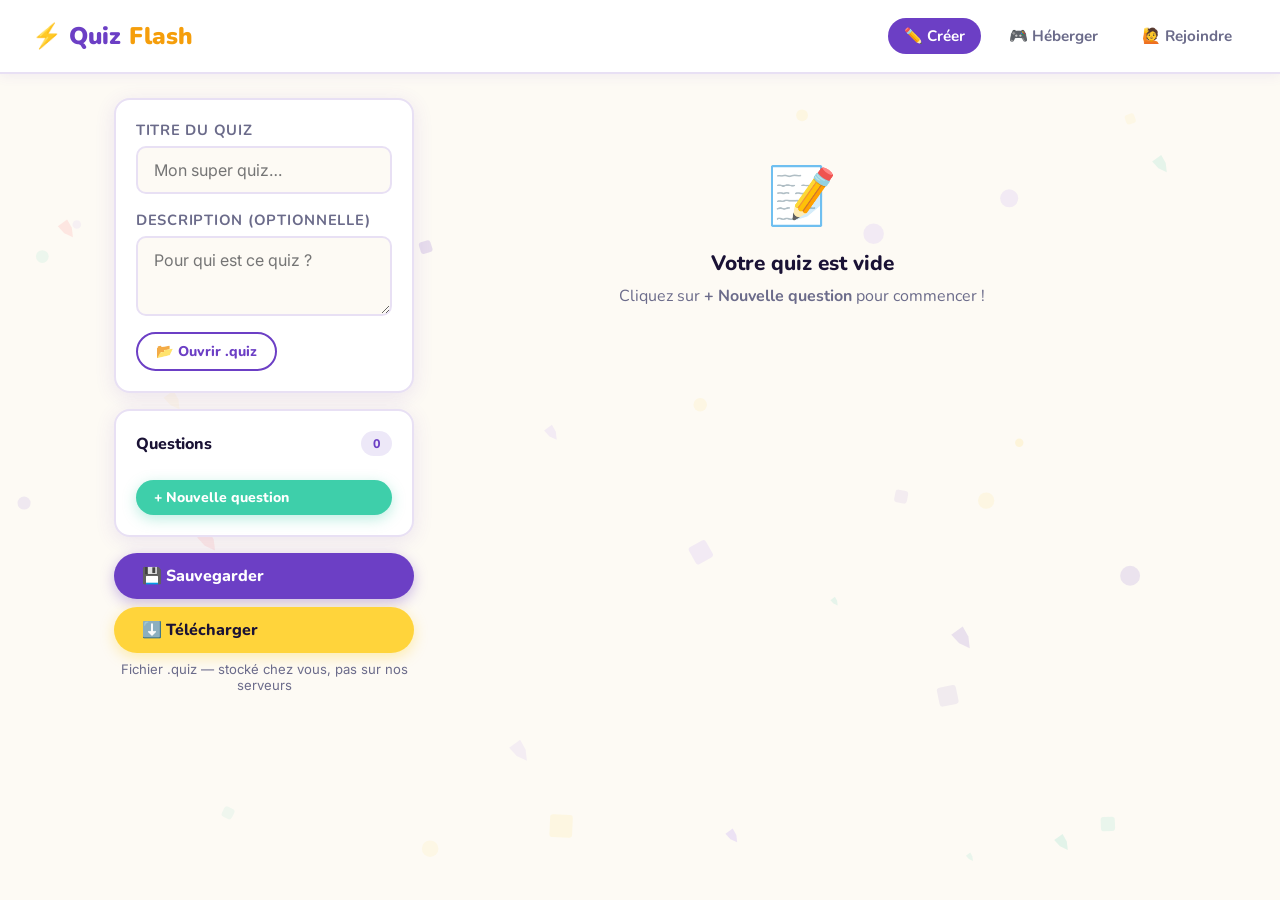
==== create.html @ 37bb8d4f "initial push" ====
<!DOCTYPE html>
<html lang="fr">
<head>
  <meta charset="UTF-8" />
  <meta name="viewport" content="width=device-width, initial-scale=1.0" />
  <title>Créer un quiz — QuizFlash</title>
  <link rel="stylesheet" href="css/style.css" />
  <style>
    .editor-layout {
      display: grid;
      grid-template-columns: 300px 1fr;
      gap: 24px;
      max-width: 1100px;
      margin: 0 auto;
      padding: 24px;
      align-items: start;
    }
    @media (max-width: 800px) {
      .editor-layout { grid-template-columns: 1fr; }
      .sidebar { order: -1; }
    }
    .sidebar { position: sticky; top: 80px; }
    .sidebar .card { padding: 20px; }
    .quiz-meta { margin-bottom: 16px; }
    .question-list { display: flex; flex-direction: column; gap: 8px; max-height: 340px; overflow-y: auto; padding-right: 4px; }
    .q-list-item {
      padding: 10px 14px;
      border-radius: var(--radius-sm);
      border: 2px solid var(--border);
      background: white;
      cursor: pointer;
      font-family: 'Nunito', sans-serif;
      font-weight: 700;
      font-size: 0.88rem;
      transition: all 0.15s;
      display: flex;
      align-items: center;
      gap: 8px;
    }
    .q-list-item:hover { border-color: var(--purple); }
    .q-list-item.active { background: var(--purple); color: white; border-color: var(--purple); }
    .q-list-item .q-num { opacity: 0.6; font-size: 0.78rem; }
    .q-list-item .q-text { flex: 1; overflow: hidden; white-space: nowrap; text-overflow: ellipsis; }
    .q-list-item .q-del { font-size: 1rem; opacity: 0.5; cursor: pointer; padding: 2px 4px; border-radius: 4px; }
    .q-list-item .q-del:hover { opacity: 1; background: rgba(255,107,107,0.2); color: var(--coral); }

    .question-editor { background: white; border-radius: var(--radius); border: 2px solid var(--border); padding: 28px; box-shadow: var(--shadow); }
    .answer-pool { display: flex; flex-direction: column; gap: 8px; }
    .answer-row {
      display: flex;
      align-items: center;
      gap: 10px;
      background: var(--bg);
      border: 2px solid var(--border);
      border-radius: var(--radius-sm);
      padding: 8px 12px;
      transition: border-color 0.15s;
    }
    .answer-row:focus-within { border-color: var(--purple); }
    .answer-row.correct-answer { border-color: var(--mint); background: rgba(62,207,170,0.05); }
    .answer-row input[type=text] {
      flex: 1;
      border: none;
      background: transparent;
      font-family: 'Inter', sans-serif;
      font-size: 0.95rem;
      color: var(--text);
      outline: none;
    }
    .answer-toggle {
      width: 26px; height: 26px;
      border-radius: 50%;
      border: 2.5px solid var(--border);
      background: white;
      cursor: pointer;
      display: flex; align-items: center; justify-content: center;
      font-size: 0.8rem;
      flex-shrink: 0;
      transition: all 0.15s;
    }
    .answer-toggle.is-correct { background: var(--mint); border-color: var(--mint); color: white; }
    .answer-del { color: var(--text-muted); cursor: pointer; font-size: 1.1rem; transition: color 0.15s; }
    .answer-del:hover { color: var(--coral); }

    .image-preview-area {
      border: 3px dashed var(--border);
      border-radius: var(--radius-sm);
      padding: 24px;
      text-align: center;
      cursor: pointer;
      transition: all 0.2s;
      color: var(--text-muted);
      font-family: 'Nunito', sans-serif;
      font-weight: 700;
      font-size: 0.92rem;
      position: relative;
      overflow: hidden;
    }
    .image-preview-area:hover { border-color: var(--purple); color: var(--purple); background: rgba(108,63,197,0.03); }
    .image-preview-area img { max-width: 100%; max-height: 180px; border-radius: 8px; display: block; margin: 0 auto; }
    .image-preview-area .placeholder { pointer-events: none; }

    .num-choices-row { display: flex; align-items: center; gap: 14px; }
    .num-btn {
      width: 36px; height: 36px;
      border-radius: 50%;
      border: 2.5px solid var(--border);
      background: white;
      font-family: 'Nunito', sans-serif;
      font-weight: 800;
      font-size: 1.1rem;
      cursor: pointer;
      transition: all 0.15s;
      display: flex; align-items: center; justify-content: center;
    }
    .num-btn:hover { border-color: var(--purple); color: var(--purple); }
    .num-display {
      font-family: 'Nunito', sans-serif;
      font-weight: 900;
      font-size: 1.5rem;
      color: var(--purple);
      min-width: 32px;
      text-align: center;
    }

    .editor-actions { display: flex; gap: 10px; flex-wrap: wrap; align-items: center; margin-top: 20px; }
    .empty-state {
      text-align: center;
      padding: 60px 24px;
      color: var(--text-muted);
      font-family: 'Nunito', sans-serif;
    }
    .empty-state .empty-icon { font-size: 3.5rem; display: block; margin-bottom: 14px; }
    .empty-state h3 { font-size: 1.3rem; margin-bottom: 8px; color: var(--text); }

    .section-divider {
      font-family: 'Nunito', sans-serif;
      font-weight: 800;
      font-size: 0.8rem;
      text-transform: uppercase;
      letter-spacing: 0.08em;
      color: var(--text-muted);
      margin: 20px 0 10px;
    }
    .hint-text {
      font-size: 0.82rem;
      color: var(--text-muted);
      margin-top: 4px;
    }
  </style>
</head>
<body>
  <div class="confetti-bg"></div>

  <nav class="nav">
    <a href="index.html" class="nav-logo">⚡ Quiz<span>Flash</span></a>
    <div class="nav-links">
      <a href="create.html" class="active">✏️ Créer</a>
      <a href="host.html">🎮 Héberger</a>
      <a href="join.html">🙋 Rejoindre</a>
    </div>
  </nav>

  <div class="page">
    <div class="editor-layout">
      <!-- SIDEBAR -->
      <aside class="sidebar">
        <div class="card quiz-meta" style="margin-bottom:16px;">
          <div class="form-group">
            <label class="form-label">Titre du quiz</label>
            <input type="text" class="form-input" id="quizTitle" placeholder="Mon super quiz…" />
          </div>
          <div class="form-group">
            <label class="form-label">Description (optionnelle)</label>
            <textarea class="form-textarea" id="quizDesc" placeholder="Pour qui est ce quiz ?" rows="2"></textarea>
          </div>
          <div style="display:flex; gap:8px; flex-wrap:wrap; margin-top:4px;">
            <button class="btn btn-sm btn-outline" id="importBtn">📂 Ouvrir .quiz</button>
            <input type="file" id="importInput" accept=".quiz,.json" hidden />
          </div>
        </div>

        <div class="card">
          <div style="display:flex; align-items:center; justify-content:space-between; margin-bottom:12px;">
            <span style="font-family:'Nunito',sans-serif; font-weight:800;">Questions</span>
            <span id="qCount" class="badge badge-purple">0</span>
          </div>
          <div class="question-list" id="questionList"></div>
          <button class="btn btn-mint btn-sm" id="addQuestionBtn" style="width:100%; margin-top:12px;">+ Nouvelle question</button>
        </div>

        <div style="display:flex; gap:8px; flex-wrap:wrap; margin-top:16px;">
          <button class="btn btn-primary" id="saveBtn" style="flex:1;">💾 Sauvegarder</button>
          <button class="btn btn-yellow" id="downloadBtn" style="flex:1;">⬇️ Télécharger</button>
        </div>
        <p class="hint-text" style="text-align:center; margin-top:8px;">Fichier .quiz — stocké chez vous, pas sur nos serveurs</p>
      </aside>

      <!-- MAIN EDITOR -->
      <main id="mainEditor">
        <div class="empty-state" id="emptyState">
          <span class="empty-icon">📝</span>
          <h3>Votre quiz est vide</h3>
          <p>Cliquez sur <strong>+ Nouvelle question</strong> pour commencer !</p>
        </div>
        <div id="questionEditor" style="display:none;" class="question-editor">
          <div style="display:flex; align-items:center; justify-content:space-between; margin-bottom:20px;">
            <h2 style="font-size:1.2rem;" id="qEditorTitle">Question 1</h2>
            <button class="btn btn-sm btn-coral" id="deleteQBtn">🗑️ Supprimer</button>
          </div>

          <div class="form-group">
            <label class="form-label">Texte de la question</label>
            <textarea class="form-textarea" id="qText" placeholder="Ex: Quelle est la capitale de la France ?" rows="3"></textarea>
          </div>

          <div class="form-group">
            <label class="form-label">Image (optionnelle)</label>
            <div class="image-preview-area" id="imageDropArea">
              <span class="placeholder" id="imagePlaceholder">📷 Cliquez ou glissez une image ici</span>
              <img id="imagePreview" src="" alt="aperçu" style="display:none;" />
              <input type="file" id="imageInput" accept="image/*" hidden />
            </div>
            <button class="btn btn-sm btn-outline" id="removeImageBtn" style="margin-top:6px; display:none;">✕ Supprimer l'image</button>
          </div>

          <div class="section-divider">Banque de réponses</div>
          <p class="hint-text" style="margin-bottom:12px;">Ajoutez autant de réponses que vous voulez. Marquez les bonnes avec ✓. Le quiz piochera au hasard parmi elles à chaque partie.</p>
          
          <div class="answer-pool" id="answerPool"></div>
          <button class="btn btn-sm btn-outline" id="addAnswerBtn" style="margin-top:10px;">+ Ajouter une réponse</button>

          <div class="section-divider" style="margin-top:20px;">Propositions affichées</div>
          <p class="hint-text" style="margin-bottom:12px;">Combien de propositions montrer aux joueurs ? (choix au hasard dans la banque, au moins 1 bonne réponse garantie)</p>
          <div class="num-choices-row">
            <button class="num-btn" id="numDec">−</button>
            <span class="num-display" id="numDisplay">4</span>
            <button class="num-btn" id="numInc">+</button>
            <span style="font-family:'Nunito',sans-serif; font-size:0.9rem; color:var(--text-muted);">propositions</span>
          </div>

          <div class="editor-actions">
            <button class="btn btn-sm btn-outline" id="prevQBtn">← Précédente</button>
            <button class="btn btn-sm btn-primary" id="saveQBtn">✓ Enregistrer</button>
            <button class="btn btn-sm btn-outline" id="nextQBtn">Suivante →</button>
          </div>
        </div>
      </main>
    </div>
  </div>

  <script src="js/utils.js"></script>
  <script>
    // ── STATE ──
    let quiz = { title: '', description: '', questions: [] };
    let currentQIndex = -1;
    let currentImage = null; // base64

    const quizTitleEl = document.getElementById('quizTitle');
    const quizDescEl = document.getElementById('quizDesc');
    const questionListEl = document.getElementById('questionList');
    const qCountEl = document.getElementById('qCount');
    const emptyStateEl = document.getElementById('emptyState');
    const questionEditorEl = document.getElementById('questionEditor');
    const qEditorTitleEl = document.getElementById('qEditorTitle');
    const qTextEl = document.getElementById('qText');
    const answerPoolEl = document.getElementById('answerPool');
    const numDisplayEl = document.getElementById('numDisplay');
    const imagePreviewEl = document.getElementById('imagePreview');
    const imagePlaceholderEl = document.getElementById('imagePlaceholder');
    const removeImageBtnEl = document.getElementById('removeImageBtn');

    // ── QUESTION LIST ──
    function renderList() {
      qCountEl.textContent = quiz.questions.length;
      questionListEl.innerHTML = '';
      quiz.questions.forEach((q, i) => {
        const item = document.createElement('div');
        item.className = 'q-list-item' + (i === currentQIndex ? ' active' : '');
        item.innerHTML = `
          <span class="q-num">${i + 1}</span>
          <span class="q-text">${q.text || '(sans titre)'}</span>
          <span class="q-del" data-idx="${i}" title="Supprimer">✕</span>
        `;
        item.addEventListener('click', (e) => {
          if (e.target.classList.contains('q-del')) return;
          saveCurrentQ();
          loadQ(i);
        });
        item.querySelector('.q-del').addEventListener('click', (e) => {
          e.stopPropagation();
          deleteQ(i);
        });
        questionListEl.appendChild(item);
      });
      if (quiz.questions.length === 0) {
        emptyStateEl.style.display = '';
        questionEditorEl.style.display = 'none';
      }
    }

    // ── LOAD QUESTION INTO EDITOR ──
    function loadQ(index) {
      currentQIndex = index;
      const q = quiz.questions[index];
      qEditorTitleEl.textContent = `Question ${index + 1}`;
      qTextEl.value = q.text || '';
      numDisplayEl.textContent = q.numChoices || 4;
      currentImage = q.image || null;
      renderImage();
      renderAnswers(q.answers || []);
      emptyStateEl.style.display = 'none';
      questionEditorEl.style.display = '';
      renderList();
    }

    // ── RENDER IMAGE ──
    function renderImage() {
      if (currentImage) {
        imagePreviewEl.src = currentImage;
        imagePreviewEl.style.display = 'block';
        imagePlaceholderEl.style.display = 'none';
        removeImageBtnEl.style.display = '';
      } else {
        imagePreviewEl.style.display = 'none';
        imagePlaceholderEl.style.display = '';
        removeImageBtnEl.style.display = 'none';
      }
    }

    // ── RENDER ANSWERS ──
    function renderAnswers(answers) {
      answerPoolEl.innerHTML = '';
      answers.forEach((a, i) => {
        const row = createAnswerRow(a, i);
        answerPoolEl.appendChild(row);
      });
    }

    function createAnswerRow(a = { id: '', text: '', correct: false }, i = 0) {
      const row = document.createElement('div');
      row.className = 'answer-row' + (a.correct ? ' correct-answer' : '');
      row.dataset.id = a.id || crypto.randomUUID();
      row.innerHTML = `
        <button class="answer-toggle ${a.correct ? 'is-correct' : ''}" title="Marquer comme correcte">✓</button>
        <input type="text" placeholder="Texte de la réponse…" value="${(a.text || '').replace(/"/g, '&quot;')}" />
        <span class="answer-del" title="Supprimer">✕</span>
      `;
      const toggle = row.querySelector('.answer-toggle');
      toggle.addEventListener('click', () => {
        const isCorrect = toggle.classList.toggle('is-correct');
        row.classList.toggle('correct-answer', isCorrect);
      });
      row.querySelector('.answer-del').addEventListener('click', () => row.remove());
      return row;
    }

    // ── COLLECT ANSWERS FROM DOM ──
    function collectAnswers() {
      return Array.from(answerPoolEl.querySelectorAll('.answer-row')).map(row => ({
        id: row.dataset.id,
        text: row.querySelector('input').value.trim(),
        correct: row.querySelector('.answer-toggle').classList.contains('is-correct'),
      })).filter(a => a.text.length > 0);
    }

    // ── SAVE CURRENT QUESTION ──
    function saveCurrentQ() {
      if (currentQIndex < 0 || currentQIndex >= quiz.questions.length) return;
      quiz.questions[currentQIndex] = {
        ...quiz.questions[currentQIndex],
        text: qTextEl.value.trim(),
        answers: collectAnswers(),
        numChoices: parseInt(numDisplayEl.textContent) || 4,
        image: currentImage,
      };
    }

    // ── NEW QUESTION ──
    function addQuestion() {
      saveCurrentQ();
      const q = {
        id: crypto.randomUUID(),
        text: '',
        answers: [],
        numChoices: 4,
        image: null,
      };
      quiz.questions.push(q);
      loadQ(quiz.questions.length - 1);
    }

    // ── DELETE QUESTION ──
    function deleteQ(index) {
      quiz.questions.splice(index, 1);
      if (quiz.questions.length === 0) {
        currentQIndex = -1;
        emptyStateEl.style.display = '';
        questionEditorEl.style.display = 'none';
      } else {
        const newIdx = Math.min(index, quiz.questions.length - 1);
        loadQ(newIdx);
      }
      renderList();
    }

    // ── SAVE TO LOCALSTORAGE ──
    function saveQuiz() {
      saveCurrentQ();
      quiz.title = quizTitleEl.value.trim() || 'Mon quiz';
      quiz.description = quizDescEl.value.trim();
      localStorage.setItem('quizflash_draft', JSON.stringify(quiz));
      toast('Quiz sauvegardé !', 'success');
    }

    // ── DOWNLOAD ──
    function downloadQuiz() {
      saveCurrentQ();
      quiz.title = quizTitleEl.value.trim() || 'Mon quiz';
      quiz.description = quizDescEl.value.trim();
      if (!quiz.title) { toast('Donnez un titre à votre quiz', 'warning'); return; }
      if (quiz.questions.length === 0) { toast('Ajoutez au moins une question', 'warning'); return; }
      const hasValid = quiz.questions.every(q => q.text && q.answers.length >= 2 && q.answers.some(a => a.correct));
      if (!hasValid) { toast('Chaque question doit avoir un texte et au moins 2 réponses dont 1 correcte', 'warning'); return; }
      downloadJSON({ ...quiz, version: '1.0', createdAt: new Date().toISOString() }, (quiz.title.replace(/\s+/g, '_') || 'quiz') + '.quiz');
      toast('Quiz téléchargé !', 'success');
    }

    // ── IMAGE ──
    document.getElementById('imageDropArea').addEventListener('click', () => {
      document.getElementById('imageInput').click();
    });
    document.getElementById('imageInput').addEventListener('change', e => {
      const file = e.target.files[0];
      if (!file) return;
      const reader = new FileReader();
      reader.onload = ev => {
        currentImage = ev.target.result;
        renderImage();
      };
      reader.readAsDataURL(file);
    });
    document.getElementById('imageDropArea').addEventListener('dragover', e => { e.preventDefault(); e.currentTarget.style.borderColor = 'var(--purple)'; });
    document.getElementById('imageDropArea').addEventListener('dragleave', e => { e.currentTarget.style.borderColor = ''; });
    document.getElementById('imageDropArea').addEventListener('drop', e => {
      e.preventDefault(); e.currentTarget.style.borderColor = '';
      const file = e.dataTransfer.files[0];
      if (!file || !file.type.startsWith('image/')) return;
      const reader = new FileReader();
      reader.onload = ev => { currentImage = ev.target.result; renderImage(); };
      reader.readAsDataURL(file);
    });
    removeImageBtnEl.addEventListener('click', () => { currentImage = null; renderImage(); });

    // ── NUM CHOICES ──
    document.getElementById('numDec').addEventListener('click', () => {
      const v = parseInt(numDisplayEl.textContent);
      if (v > 2) numDisplayEl.textContent = v - 1;
    });
    document.getElementById('numInc').addEventListener('click', () => {
      const v = parseInt(numDisplayEl.textContent);
      if (v < 6) numDisplayEl.textContent = v + 1;
    });

    // ── NAVIGATION ──
    document.getElementById('prevQBtn').addEventListener('click', () => {
      if (currentQIndex > 0) { saveCurrentQ(); loadQ(currentQIndex - 1); }
    });
    document.getElementById('nextQBtn').addEventListener('click', () => {
      if (currentQIndex < quiz.questions.length - 1) { saveCurrentQ(); loadQ(currentQIndex + 1); }
    });
    document.getElementById('saveQBtn').addEventListener('click', () => { saveCurrentQ(); renderList(); toast('Question enregistrée', 'success'); });
    document.getElementById('deleteQBtn').addEventListener('click', () => { if (currentQIndex >= 0) deleteQ(currentQIndex); });

    // ── WIRING ──
    document.getElementById('addQuestionBtn').addEventListener('click', addQuestion);
    document.getElementById('addAnswerBtn').addEventListener('click', () => {
      const row = createAnswerRow();
      answerPoolEl.appendChild(row);
      row.querySelector('input').focus();
    });
    document.getElementById('saveBtn').addEventListener('click', saveQuiz);
    document.getElementById('downloadBtn').addEventListener('click', downloadQuiz);

    // ── IMPORT ──
    document.getElementById('importBtn').addEventListener('click', () => document.getElementById('importInput').click());
    document.getElementById('importInput').addEventListener('change', async e => {
      const file = e.target.files[0];
      if (!file) return;
      try {
        const data = await readQuizFile(file);
        quiz = data;
        quizTitleEl.value = data.title || '';
        quizDescEl.value = data.description || '';
        if (quiz.questions.length > 0) loadQ(0);
        renderList();
        toast('Quiz importé !', 'success');
      } catch (err) {
        toast('Erreur lors de l\'importation : ' + err.message, 'error');
      }
    });

    // ── LOAD DRAFT ──
    const draft = localStorage.getItem('quizflash_draft');
    if (draft) {
      try {
        quiz = JSON.parse(draft);
        quizTitleEl.value = quiz.title || '';
        quizDescEl.value = quiz.description || '';
        if (quiz.questions.length > 0) loadQ(0);
        renderList();
      } catch { localStorage.removeItem('quizflash_draft'); }
    } else {
      renderList();
    }
  </script>
</body>
</html>
---- css/style.css ----
@import url('https://fonts.googleapis.com/css2?family=Nunito:wght@400;600;700;800;900&family=Inter:wght@400;500;600&display=swap');

:root {
  --bg: #FDFAF4;
  --purple: #6C3FC5;
  --purple-light: #8B5CF6;
  --purple-dark: #4C2A8F;
  --yellow: #FFD43B;
  --yellow-dark: #F59E0B;
  --mint: #3ECFAA;
  --coral: #FF6B6B;
  --text: #1A1235;
  --text-muted: #6B6B8A;
  --white: #FFFFFF;
  --card-bg: #FFFFFF;
  --border: #E8E0F4;
  --shadow: 0 4px 20px rgba(108,63,197,0.12);
  --shadow-lg: 0 8px 40px rgba(108,63,197,0.18);
  --radius: 16px;
  --radius-sm: 10px;
  --radius-lg: 24px;
}

*, *::before, *::after { box-sizing: border-box; margin: 0; padding: 0; }

html { scroll-behavior: smooth; }

body {
  font-family: 'Inter', sans-serif;
  background: var(--bg);
  color: var(--text);
  min-height: 100vh;
  overflow-x: hidden;
}

h1, h2, h3, h4, .display {
  font-family: 'Nunito', sans-serif;
  font-weight: 800;
}

/* ── NAV ── */
.nav {
  display: flex;
  align-items: center;
  justify-content: space-between;
  padding: 18px 32px;
  background: var(--white);
  border-bottom: 2px solid var(--border);
  position: sticky;
  top: 0;
  z-index: 100;
  box-shadow: 0 2px 12px rgba(108,63,197,0.08);
}
.nav-logo {
  font-family: 'Nunito', sans-serif;
  font-weight: 900;
  font-size: 1.5rem;
  color: var(--purple);
  text-decoration: none;
  display: flex;
  align-items: center;
  gap: 8px;
}
.nav-logo span { color: var(--yellow-dark); }
.nav-links { display: flex; gap: 12px; align-items: center; }
.nav-links a {
  font-family: 'Nunito', sans-serif;
  font-weight: 700;
  font-size: 0.95rem;
  color: var(--text-muted);
  text-decoration: none;
  padding: 8px 16px;
  border-radius: 50px;
  transition: all 0.2s;
}
.nav-links a:hover, .nav-links a.active {
  background: var(--purple);
  color: var(--white);
}

/* ── BUTTONS ── */
.btn {
  font-family: 'Nunito', sans-serif;
  font-weight: 800;
  font-size: 1rem;
  border: none;
  border-radius: 50px;
  cursor: pointer;
  padding: 12px 28px;
  transition: all 0.2s;
  display: inline-flex;
  align-items: center;
  gap: 8px;
  text-decoration: none;
}
.btn-primary {
  background: var(--purple);
  color: var(--white);
  box-shadow: 0 4px 14px rgba(108,63,197,0.35);
}
.btn-primary:hover {
  background: var(--purple-dark);
  transform: translateY(-2px);
  box-shadow: 0 6px 20px rgba(108,63,197,0.4);
}
.btn-yellow {
  background: var(--yellow);
  color: var(--text);
  box-shadow: 0 4px 14px rgba(255,212,59,0.4);
}
.btn-yellow:hover {
  background: var(--yellow-dark);
  transform: translateY(-2px);
}
.btn-mint {
  background: var(--mint);
  color: var(--white);
  box-shadow: 0 4px 14px rgba(62,207,170,0.35);
}
.btn-mint:hover { filter: brightness(0.9); transform: translateY(-2px); }
.btn-outline {
  background: transparent;
  color: var(--purple);
  border: 2.5px solid var(--purple);
}
.btn-outline:hover { background: var(--purple); color: var(--white); }
.btn-coral {
  background: var(--coral);
  color: var(--white);
  box-shadow: 0 4px 14px rgba(255,107,107,0.35);
}
.btn-coral:hover { filter: brightness(0.92); transform: translateY(-2px); }
.btn-lg { padding: 16px 36px; font-size: 1.15rem; }
.btn-sm { padding: 8px 18px; font-size: 0.88rem; }
.btn:disabled { opacity: 0.5; cursor: not-allowed; transform: none !important; }

/* ── CARDS ── */
.card {
  background: var(--card-bg);
  border-radius: var(--radius);
  border: 2px solid var(--border);
  padding: 24px;
  box-shadow: var(--shadow);
}

/* ── FORM ELEMENTS ── */
.form-group { display: flex; flex-direction: column; gap: 6px; margin-bottom: 16px; }
.form-label {
  font-family: 'Nunito', sans-serif;
  font-weight: 700;
  font-size: 0.92rem;
  color: var(--text-muted);
  text-transform: uppercase;
  letter-spacing: 0.05em;
}
.form-input, .form-textarea, .form-select {
  font-family: 'Inter', sans-serif;
  font-size: 1rem;
  color: var(--text);
  background: var(--bg);
  border: 2.5px solid var(--border);
  border-radius: var(--radius-sm);
  padding: 12px 16px;
  transition: border-color 0.2s, box-shadow 0.2s;
  outline: none;
  width: 100%;
}
.form-input:focus, .form-textarea:focus, .form-select:focus {
  border-color: var(--purple);
  box-shadow: 0 0 0 3px rgba(108,63,197,0.12);
}
.form-textarea { resize: vertical; min-height: 80px; }

/* ── BADGE ── */
.badge {
  font-family: 'Nunito', sans-serif;
  font-weight: 800;
  font-size: 0.78rem;
  padding: 4px 12px;
  border-radius: 50px;
  display: inline-block;
}
.badge-purple { background: rgba(108,63,197,0.12); color: var(--purple); }
.badge-yellow { background: rgba(255,212,59,0.25); color: #92700A; }
.badge-mint { background: rgba(62,207,170,0.15); color: #1A7A64; }
.badge-coral { background: rgba(255,107,107,0.15); color: #C23B3B; }

/* ── CONFETTI BG ── */
.confetti-bg {
  position: fixed; inset: 0; pointer-events: none; z-index: 0; overflow: hidden;
}
.confetti-bg svg { width: 100%; height: 100%; }

/* ── PAGE WRAPPER ── */
.page { position: relative; z-index: 1; }

/* ── HERO ── */
.hero {
  text-align: center;
  padding: 80px 24px 60px;
  max-width: 800px;
  margin: 0 auto;
}
.hero-emoji { font-size: 4rem; margin-bottom: 16px; display: block; }
.hero h1 { font-size: clamp(2rem, 5vw, 3.5rem); line-height: 1.15; margin-bottom: 16px; }
.hero p { font-size: 1.15rem; color: var(--text-muted); max-width: 520px; margin: 0 auto 32px; line-height: 1.6; }
.hero-actions { display: flex; gap: 14px; justify-content: center; flex-wrap: wrap; }

/* ── SECTION ── */
.section { padding: 40px 24px; max-width: 900px; margin: 0 auto; }
.section-title {
  font-size: 1.5rem;
  margin-bottom: 24px;
  display: flex;
  align-items: center;
  gap: 10px;
}

/* ── TAG ── */
.tag {
  display: inline-flex;
  align-items: center;
  gap: 6px;
  background: rgba(108,63,197,0.08);
  color: var(--purple);
  font-family: 'Nunito', sans-serif;
  font-weight: 700;
  font-size: 0.82rem;
  padding: 4px 12px;
  border-radius: 50px;
  margin-bottom: 12px;
}

/* ── TOAST ── */
.toast-container {
  position: fixed;
  bottom: 24px;
  right: 24px;
  z-index: 9999;
  display: flex;
  flex-direction: column;
  gap: 8px;
}
.toast {
  background: var(--text);
  color: var(--white);
  font-family: 'Nunito', sans-serif;
  font-weight: 700;
  padding: 14px 20px;
  border-radius: var(--radius-sm);
  box-shadow: var(--shadow-lg);
  display: flex;
  align-items: center;
  gap: 10px;
  animation: toastIn 0.3s ease;
  max-width: 320px;
}
.toast.success { background: var(--mint); color: var(--text); }
.toast.error { background: var(--coral); }
.toast.warning { background: var(--yellow); color: var(--text); }
@keyframes toastIn {
  from { opacity: 0; transform: translateX(40px); }
  to { opacity: 1; transform: translateX(0); }
}

/* ── MODAL ── */
.modal-overlay {
  position: fixed; inset: 0;
  background: rgba(26,18,53,0.6);
  backdrop-filter: blur(4px);
  z-index: 1000;
  display: flex;
  align-items: center;
  justify-content: center;
  padding: 24px;
  animation: fadeIn 0.2s ease;
}
.modal {
  background: var(--white);
  border-radius: var(--radius-lg);
  padding: 32px;
  max-width: 480px;
  width: 100%;
  box-shadow: var(--shadow-lg);
  animation: slideUp 0.25s ease;
}
.modal h2 { font-size: 1.4rem; margin-bottom: 8px; }
.modal p { color: var(--text-muted); margin-bottom: 24px; }
.modal-actions { display: flex; gap: 12px; justify-content: flex-end; }
@keyframes fadeIn { from { opacity: 0; } to { opacity: 1; } }
@keyframes slideUp { from { opacity: 0; transform: translateY(20px); } to { opacity: 1; transform: translateY(0); } }

/* ── PROGRESS BAR ── */
.progress-bar {
  height: 10px;
  background: var(--border);
  border-radius: 50px;
  overflow: hidden;
}
.progress-fill {
  height: 100%;
  background: linear-gradient(90deg, var(--purple), var(--purple-light));
  border-radius: 50px;
  transition: width 0.4s ease;
}

/* ── TIMER RING ── */
.timer-ring-wrapper {
  position: relative;
  width: 80px; height: 80px;
  display: flex; align-items: center; justify-content: center;
}
.timer-ring-wrapper svg { position: absolute; top: 0; left: 0; transform: rotate(-90deg); }
.timer-ring-value {
  font-family: 'Nunito', sans-serif;
  font-weight: 900;
  font-size: 1.4rem;
  color: var(--purple);
  position: relative; z-index: 1;
}

/* ── SCORE CHIP ── */
.score-chip {
  display: flex;
  align-items: center;
  gap: 8px;
  background: linear-gradient(135deg, var(--purple), var(--purple-light));
  color: var(--white);
  border-radius: 50px;
  padding: 6px 18px;
  font-family: 'Nunito', sans-serif;
  font-weight: 800;
}

/* ── RESPONSIVE ── */
@media (max-width: 640px) {
  .nav { padding: 14px 16px; }
  .nav-links a { padding: 6px 10px; font-size: 0.85rem; }
  .hero { padding: 48px 16px 40px; }
  .section { padding: 24px 16px; }
  .modal { padding: 20px; }
}

/* ── ANIMATIONS ── */
@keyframes float {
  0%, 100% { transform: translateY(0px); }
  50% { transform: translateY(-12px); }
}
@keyframes pulse-scale {
  0%, 100% { transform: scale(1); }
  50% { transform: scale(1.05); }
}
@keyframes bounce-in {
  0% { transform: scale(0.5); opacity: 0; }
  70% { transform: scale(1.1); }
  100% { transform: scale(1); opacity: 1; }
}
@keyframes shake {
  0%, 100% { transform: translateX(0); }
  25% { transform: translateX(-8px); }
  75% { transform: translateX(8px); }
}
.float { animation: float 3s ease-in-out infinite; }
.pulse { animation: pulse-scale 2s ease-in-out infinite; }

/* ── ANSWER BUTTONS ── */
.answer-grid {
  display: grid;
  grid-template-columns: 1fr 1fr;
  gap: 14px;
  margin-top: 20px;
}
.answer-btn {
  font-family: 'Nunito', sans-serif;
  font-weight: 800;
  font-size: 1.05rem;
  border: 3px solid transparent;
  border-radius: var(--radius);
  padding: 20px 16px;
  cursor: pointer;
  transition: all 0.18s;
  text-align: left;
  line-height: 1.3;
  display: flex;
  align-items: center;
  gap: 12px;
  min-height: 72px;
}
.answer-btn .answer-letter {
  width: 32px; height: 32px;
  border-radius: 50%;
  display: flex; align-items: center; justify-content: center;
  font-size: 0.9rem;
  flex-shrink: 0;
}
.answer-btn:nth-child(1) { background: rgba(108,63,197,0.1); color: var(--purple); }
.answer-btn:nth-child(1) .answer-letter { background: var(--purple); color: white; }
.answer-btn:nth-child(2) { background: rgba(255,212,59,0.18); color: #7A5800; }
.answer-btn:nth-child(2) .answer-letter { background: var(--yellow-dark); color: white; }
.answer-btn:nth-child(3) { background: rgba(62,207,170,0.12); color: #1A7A64; }
.answer-btn:nth-child(3) .answer-letter { background: var(--mint); color: white; }
.answer-btn:nth-child(4) { background: rgba(255,107,107,0.12); color: #8B1D1D; }
.answer-btn:nth-child(4) .answer-letter { background: var(--coral); color: white; }
.answer-btn:hover:not(:disabled) { transform: translateY(-3px) scale(1.02); box-shadow: var(--shadow); border-color: currentColor; }
.answer-btn:disabled { cursor: default; }
.answer-btn.correct { background: var(--mint) !important; color: white !important; border-color: #1A7A64 !important; }
.answer-btn.correct .answer-letter { background: rgba(255,255,255,0.3); color: white; }
.answer-btn.wrong { background: var(--coral) !important; color: white !important; border-color: #8B1D1D !important; }
.answer-btn.wrong .answer-letter { background: rgba(255,255,255,0.3); color: white; }
.answer-btn.selected { opacity: 0.7; }
@media (max-width: 540px) {
  .answer-grid { grid-template-columns: 1fr; }
}

/* ── LEADERBOARD ── */
.leaderboard-item {
  display: flex;
  align-items: center;
  gap: 14px;
  padding: 14px 18px;
  border-radius: var(--radius-sm);
  background: var(--white);
  border: 2px solid var(--border);
  margin-bottom: 8px;
  transition: all 0.2s;
}
.leaderboard-item:first-child { border-color: var(--yellow); background: rgba(255,212,59,0.08); }
.leaderboard-item:nth-child(2) { border-color: #C0C0C0; }
.leaderboard-item:nth-child(3) { border-color: #CD7F32; }
.leaderboard-rank {
  font-family: 'Nunito', sans-serif;
  font-weight: 900;
  font-size: 1.2rem;
  width: 32px;
  text-align: center;
  color: var(--text-muted);
}
.leaderboard-name { font-family: 'Nunito', sans-serif; font-weight: 700; flex: 1; }
.leaderboard-score {
  font-family: 'Nunito', sans-serif;
  font-weight: 900;
  color: var(--purple);
  font-size: 1.1rem;
}

/* ── CODE DISPLAY ── */
.room-code {
  font-family: 'Nunito', sans-serif;
  font-weight: 900;
  font-size: 3.5rem;
  letter-spacing: 0.18em;
  color: var(--purple);
  text-align: center;
  background: rgba(108,63,197,0.06);
  border: 3px dashed var(--purple);
  border-radius: var(--radius);
  padding: 20px 32px;
  cursor: pointer;
  transition: all 0.2s;
  user-select: all;
}
.room-code:hover { background: rgba(108,63,197,0.1); transform: scale(1.02); }

/* ── PARTICIPANT CHIPS ── */
.participants-grid {
  display: flex;
  flex-wrap: wrap;
  gap: 10px;
  margin-top: 12px;
}
.participant-chip {
  display: flex;
  align-items: center;
  gap: 8px;
  background: white;
  border: 2px solid var(--border);
  border-radius: 50px;
  padding: 6px 16px;
  font-family: 'Nunito', sans-serif;
  font-weight: 700;
  font-size: 0.92rem;
  animation: bounce-in 0.3s ease;
}
.participant-chip .dot {
  width: 8px; height: 8px;
  border-radius: 50%;
  background: var(--mint);
}
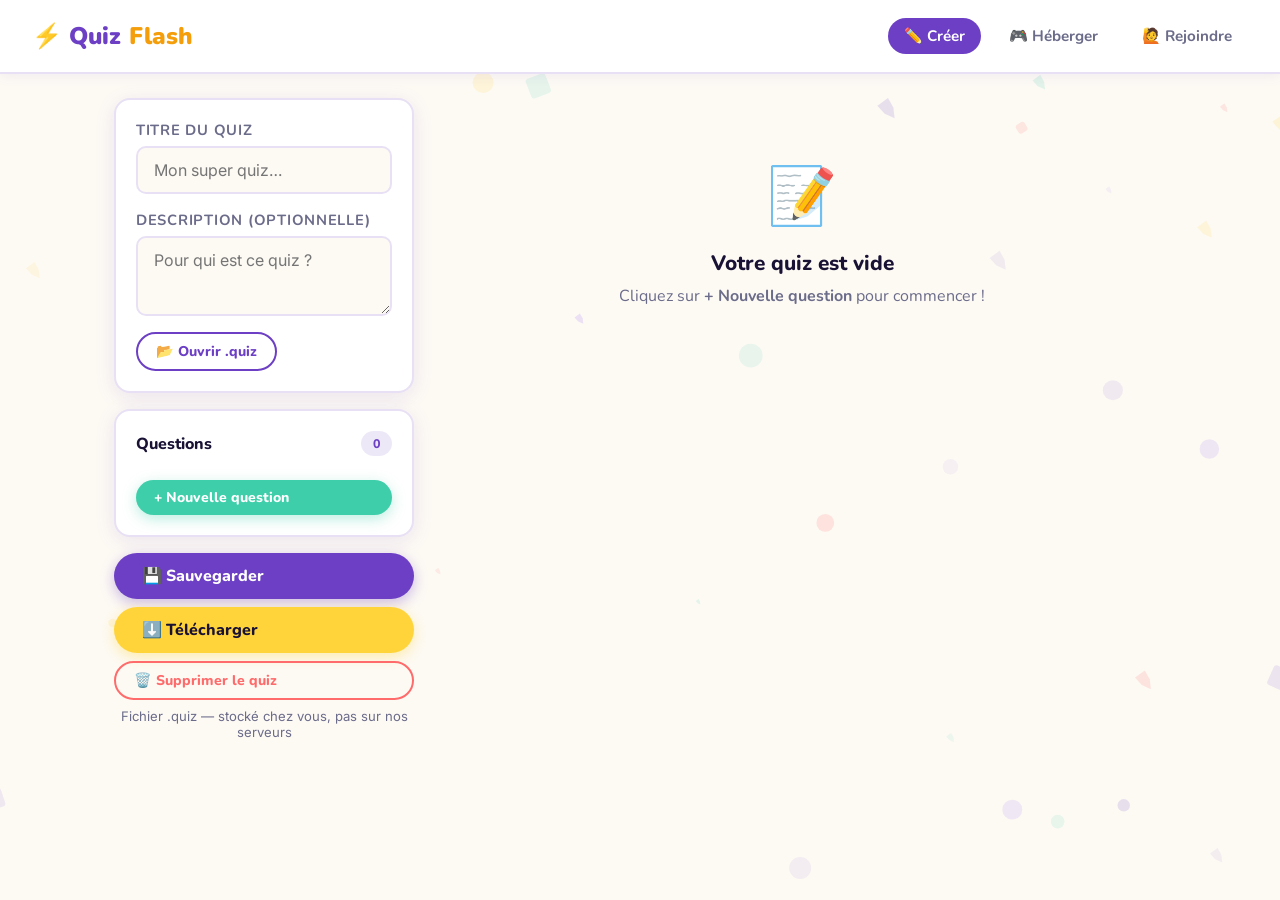
==== commit 33544343: "Add multi-mode response options for quiz questions" ====
--- a/create.html
+++ b/create.html
@@ -193,6 +193,7 @@
           <button class="btn btn-primary" id="saveBtn" style="flex:1;">💾 Sauvegarder</button>
           <button class="btn btn-yellow" id="downloadBtn" style="flex:1;">⬇️ Télécharger</button>
         </div>
+        <button class="btn btn-sm btn-outline" id="resetQuizBtn" style="width:100%; margin-top:8px; color:var(--coral); border-color:var(--coral);">🗑️ Supprimer le quiz</button>
         <p class="hint-text" style="text-align:center; margin-top:8px;">Fichier .quiz — stocké chez vous, pas sur nos serveurs</p>
       </aside>
 
@@ -237,6 +238,27 @@
             <span class="num-display" id="numDisplay">4</span>
             <button class="num-btn" id="numInc">+</button>
             <span style="font-family:'Nunito',sans-serif; font-size:0.9rem; color:var(--text-muted);">propositions</span>
+          </div>
+
+          <div id="multiModeSection" style="display:none; margin-top:20px;">
+            <div class="section-divider">Mode de réponse (plusieurs bonnes réponses détectées)</div>
+            <p class="hint-text" style="margin-bottom:12px;">Comment le joueur doit-il répondre quand il y a plusieurs bonnes réponses ?</p>
+            <div style="display:flex; flex-direction:column; gap:10px;">
+              <label style="display:flex; align-items:flex-start; gap:12px; cursor:pointer; padding:12px 14px; border-radius:var(--radius-sm); border:2.5px solid var(--border); background:var(--bg); transition:border-color 0.15s;" id="modeAnyLabel">
+                <input type="radio" name="multiMode" value="any" id="modeAny" style="margin-top:3px; accent-color:var(--mint); flex-shrink:0;" />
+                <div>
+                  <div style="font-family:'Nunito',sans-serif; font-weight:800; color:#1A7A64;">✅ Une bonne réponse suffit</div>
+                  <div class="hint-text">Le joueur clique sur une proposition. S'il tombe sur une bonne réponse, il gagne les points immédiatement.</div>
+                </div>
+              </label>
+              <label style="display:flex; align-items:flex-start; gap:12px; cursor:pointer; padding:12px 14px; border-radius:var(--radius-sm); border:2.5px solid var(--border); background:var(--bg); transition:border-color 0.15s;" id="modeAllLabel">
+                <input type="radio" name="multiMode" value="all" id="modeAll" style="margin-top:3px; accent-color:var(--purple); flex-shrink:0;" />
+                <div>
+                  <div style="font-family:'Nunito',sans-serif; font-weight:800; color:var(--purple);">☑️ Toutes les bonnes réponses requises</div>
+                  <div class="hint-text">Le joueur coche plusieurs propositions, puis valide. Les points ne sont accordés que si toutes les bonnes réponses (et seulement elles) sont cochées.</div>
+                </div>
+              </label>
+            </div>
           </div>
 
           <div class="editor-actions">
@@ -309,6 +331,11 @@
       currentImage = q.image || null;
       renderImage();
       renderAnswers(q.answers || []);
+      // restore multiMode radio
+      const mode = q.multiMode || 'any';
+      const radio = document.querySelector(`input[name="multiMode"][value="${mode}"]`);
+      if (radio) radio.checked = true;
+      updateMultiModeVisibility(q.answers || []);
       emptyStateEl.style.display = 'none';
       questionEditorEl.style.display = '';
       renderList();
@@ -327,6 +354,24 @@
         removeImageBtnEl.style.display = 'none';
       }
     }
+
+    // ── MULTI-MODE VISIBILITY ──
+    function updateMultiModeVisibility(answers) {
+      const correctCount = (answers || collectAnswers()).filter(a => a.correct).length;
+      const section = document.getElementById('multiModeSection');
+      section.style.display = correctCount >= 2 ? '' : 'none';
+      // highlight selected radio label
+      ['modeAny', 'modeAll'].forEach(id => {
+        const radio = document.getElementById(id);
+        const label = document.getElementById(id + 'Label');
+        if (radio && label) label.style.borderColor = radio.checked ? (id === 'modeAny' ? 'var(--mint)' : 'var(--purple)') : 'var(--border)';
+      });
+    }
+
+    // keep radio labels styled on change
+    document.querySelectorAll('input[name="multiMode"]').forEach(r => {
+      r.addEventListener('change', () => updateMultiModeVisibility());
+    });
 
     // ── RENDER ANSWERS ──
     function renderAnswers(answers) {
@@ -350,6 +395,7 @@
       toggle.addEventListener('click', () => {
         const isCorrect = toggle.classList.toggle('is-correct');
         row.classList.toggle('correct-answer', isCorrect);
+        updateMultiModeVisibility();
       });
       row.querySelector('.answer-del').addEventListener('click', () => row.remove());
       return row;
@@ -373,6 +419,7 @@
         answers: collectAnswers(),
         numChoices: parseInt(numDisplayEl.textContent) || 4,
         image: currentImage,
+        multiMode: document.querySelector('input[name="multiMode"]:checked')?.value || 'any',
       };
     }
 
@@ -481,6 +528,17 @@
     });
     document.getElementById('saveBtn').addEventListener('click', saveQuiz);
     document.getElementById('downloadBtn').addEventListener('click', downloadQuiz);
+    document.getElementById('resetQuizBtn').addEventListener('click', () => {
+      if (!confirm('Supprimer tout le quiz ? Cette action effacera le titre, la description et toutes les questions. Elle est irréversible.')) return;
+      quiz = { title: '', description: '', questions: [] };
+      currentQIndex = -1;
+      currentImage = null;
+      quizTitleEl.value = '';
+      quizDescEl.value = '';
+      localStorage.removeItem('quizflash_draft');
+      renderList();
+      toast('Quiz supprimé.', 'warning');
+    });
 
     // ── IMPORT ──
     document.getElementById('importBtn').addEventListener('click', () => document.getElementById('importInput').click());
